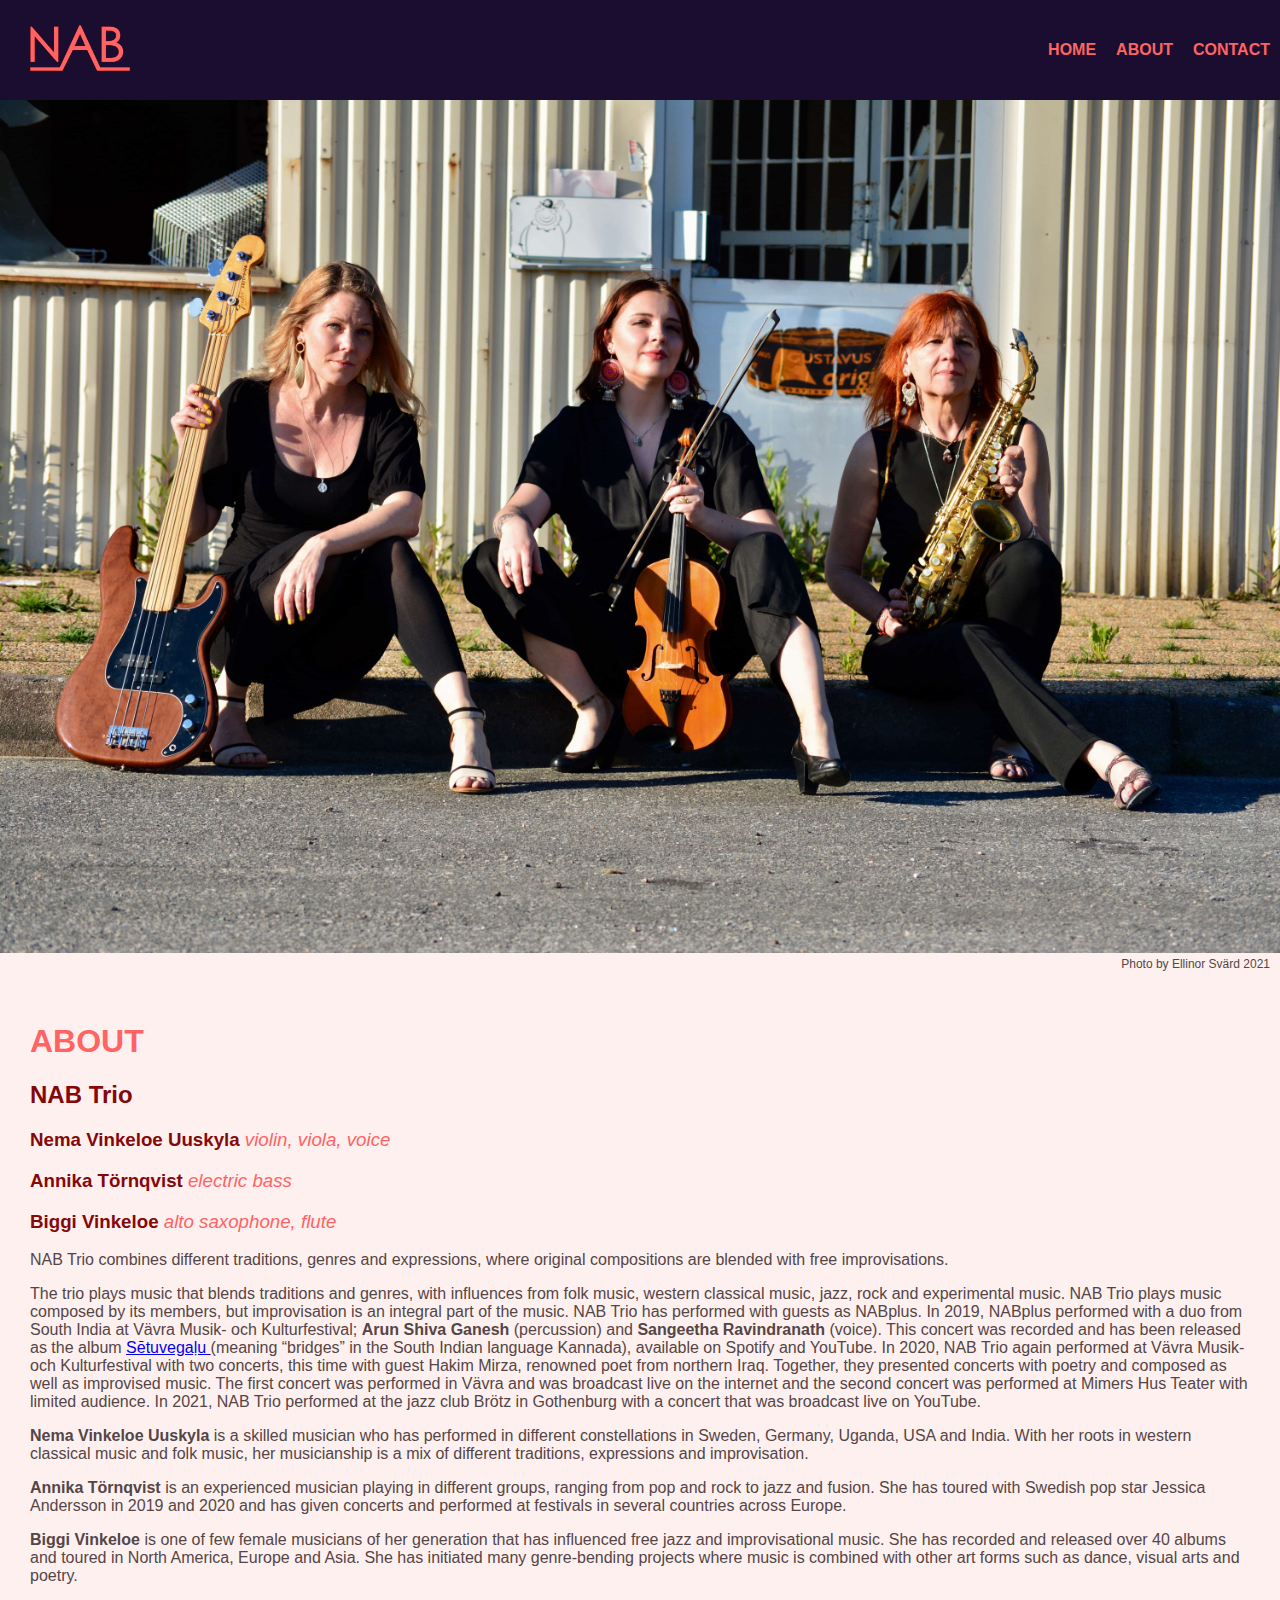
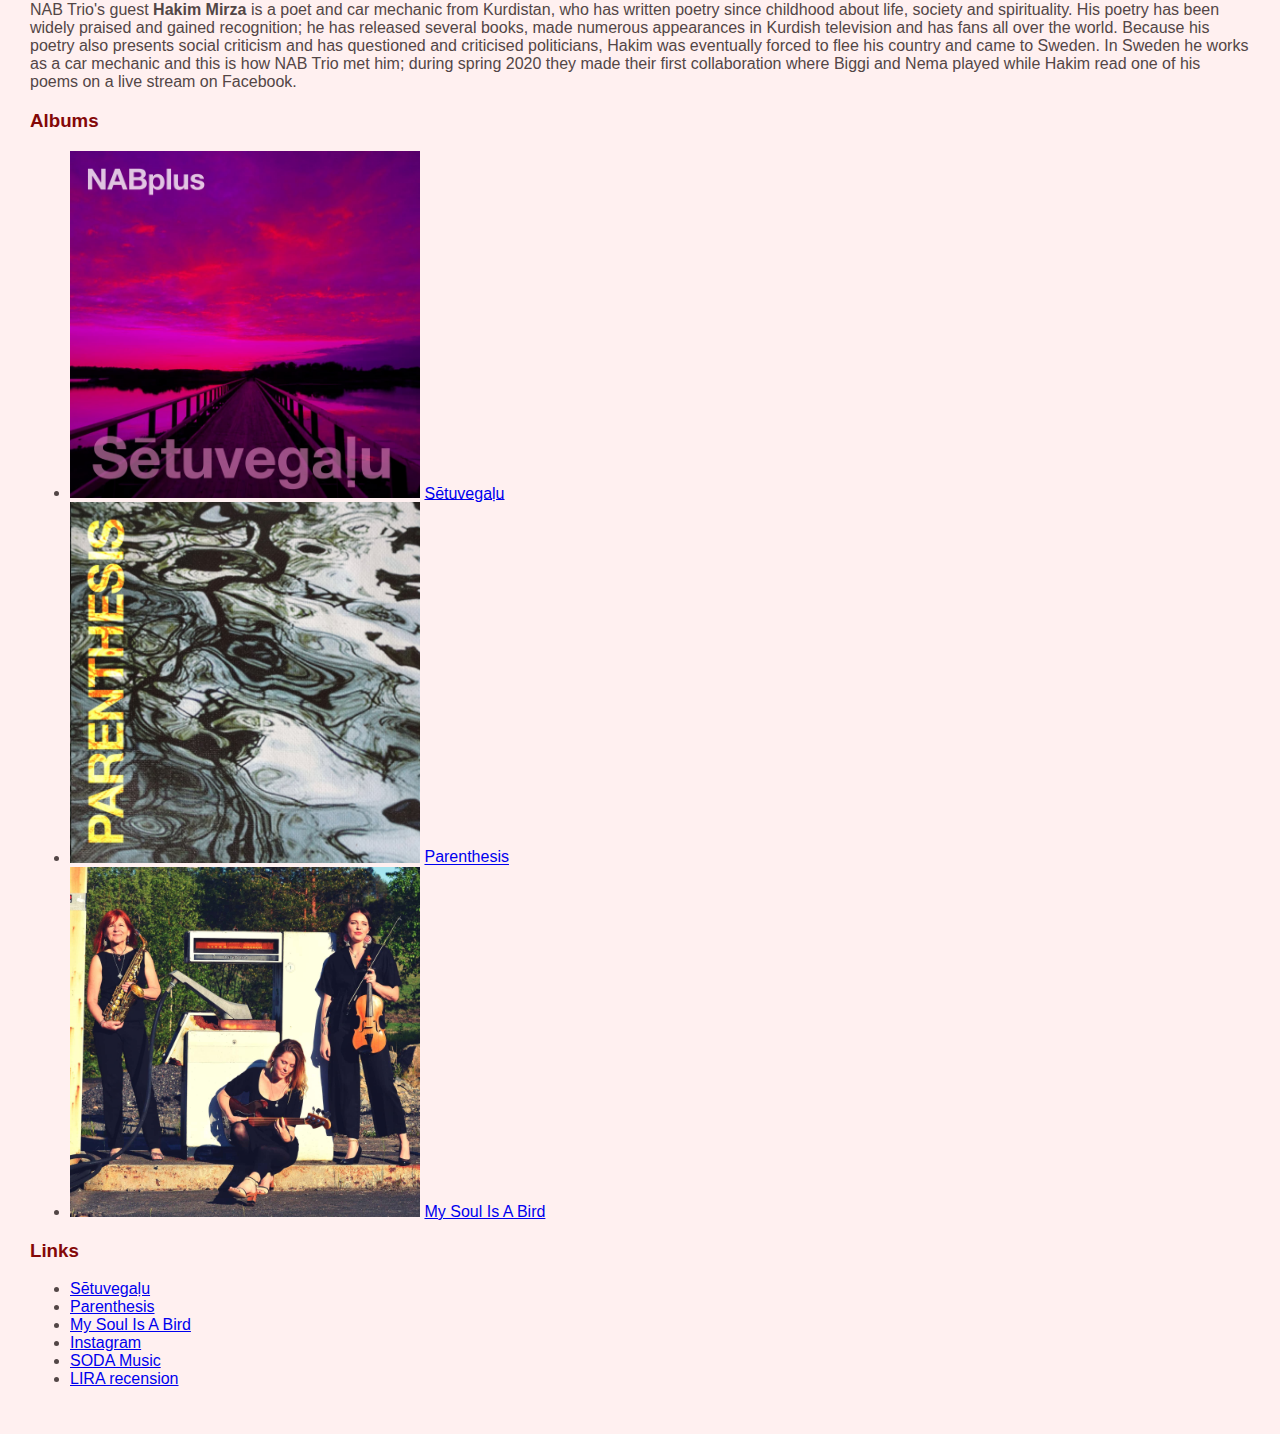
==== about.html @ ac67a70f "added about page and styling" ====
<!DOCTYPE html>
<html lang="en">
  <head>
    <meta charset="UTF-8" />
    <meta http-equiv="X-UA-Compatible" content="IE=edge" />
    <meta name="viewport" content="width=device-width, initial-scale=1.0" />
    <link rel="stylesheet" href="style.css" />
    <link rel="stylesheet" href="media.css" />
    <title>NAB Trio</title>
  </head>
  <body>
    <!-- HEADER -->
    <header>
      <nav>
        <div class="logo">
          <a href="#"><img src="/nablogo.png" alt="" /></a>
        </div>

        <!-- HAMBURGER MENU -->
        <div class="dropdown">
          <button class="dropdown-button">
            <span class="hamburger">
              <span class="hamburger-inner"></span>
            </span>
          </button>
          <ul class="dropdown-content">
            <li><a href="/index.html">Home</a></li>
            <li><a href="/about.html">About</a></li>
            <li><a href="#">Contact</a></li>
          </ul>
        </div>

        <!-- DESKTOP MENU -->
        <div class="menu-desktop">
          <ul>
            <li><a href="/index.html">Home</a></li>
            <li><a href="/about.html">About</a></li>
            <li><a href="#">Contact</a></li>
          </ul>
        </div>
      </nav>
    </header>

    <!-- MAIN SECTION -->
    <img
      class="hero"
      src="/NAB2.jpg"
      alt="NAB Trio outside, sitting on a curb. Photo by Ellinor Svärd."
    />
    <p class="img-text">Photo by Ellinor Svärd 2021</p>
    <main>
      <h1>about</h1>
      <h2>NAB Trio</h2>
      <article>
        <h3>
          Nema Vinkeloe Uuskyla
          <em>violin, viola, voice</em>
        </h3>
        <h3>
          Annika Törnqvist
          <em>electric bass</em>
        </h3>
        <h3>
          Biggi Vinkeloe
          <em>alto saxophone, flute</em>
        </h3>

        <p>
          NAB Trio combines different traditions, genres and expressions, where
          original compositions are blended with free improvisations.
        </p>

        <p>
          The trio plays music that blends traditions and genres, with
          influences from folk music, western classical music, jazz, rock and
          experimental music. NAB Trio plays music composed by its members, but
          improvisation is an integral part of the music. NAB Trio has performed
          with guests as NABplus. In 2019, NABplus performed with a duo from
          South India at Vävra Musik- och Kulturfestival;
          <strong>Arun Shiva Ganesh</strong> (percussion) and
          <strong>Sangeetha Ravindranath</strong> (voice). This concert was
          recorded and has been released as the album
          <a
            href="https://open.spotify.com/album/4RxqyuQrOgJv5kAMz2gw9c?si=YPFqPrHyS667_amlnXvNEA"
          >
            Sētuvegaḷu
          </a>
          (meaning “bridges” in the South Indian language Kannada), available on
          Spotify and YouTube. In 2020, NAB Trio again performed at Vävra Musik-
          och Kulturfestival with two concerts, this time with guest Hakim
          Mirza, renowned poet from northern Iraq. Together, they presented
          concerts with poetry and composed as well as improvised music. The
          first concert was performed in Vävra and was broadcast live on the
          internet and the second concert was performed at Mimers Hus Teater
          with limited audience. In 2021, NAB Trio performed at the jazz club
          Brötz in Gothenburg with a concert that was broadcast live on YouTube.
        </p>

        <p>
          <strong>Nema Vinkeloe Uuskyla</strong> is a skilled musician who has
          performed in different constellations in Sweden, Germany, Uganda, USA
          and India. With her roots in western classical music and folk music,
          her musicianship is a mix of different traditions, expressions and
          improvisation.
        </p>
        <p>
          <strong>Annika Törnqvist</strong> is an experienced musician playing
          in different groups, ranging from pop and rock to jazz and fusion. She
          has toured with Swedish pop star Jessica Andersson in 2019 and 2020
          and has given concerts and performed at festivals in several countries
          across Europe.
        </p>
        <p>
          <strong>Biggi Vinkeloe</strong> is one of few female musicians of her
          generation that has influenced free jazz and improvisational music.
          She has recorded and released over 40 albums and toured in North
          America, Europe and Asia. She has initiated many genre-bending
          projects where music is combined with other art forms such as dance,
          visual arts and poetry.
        </p>
        <p>
          NAB Trio's guest <strong>Hakim Mirza</strong> is a poet and car
          mechanic from Kurdistan, who has written poetry since childhood about
          life, society and spirituality. His poetry has been widely praised and
          gained recognition; he has released several books, made numerous
          appearances in Kurdish television and has fans all over the world.
          Because his poetry also presents social criticism and has questioned
          and criticised politicians, Hakim was eventually forced to flee his
          country and came to Sweden. In Sweden he works as a car mechanic and
          this is how NAB Trio met him; during spring 2020 they made their first
          collaboration where Biggi and Nema played while Hakim read one of his
          poems on a live stream on Facebook.
        </p>
      </article>

      <article>
        <h3>Albums</h3>
        <ul class="albums">
          <li>
            <img src="/setuvegalu.jpg" alt="" />
            <a
              href="https://open.spotify.com/album/4RxqyuQrOgJv5kAMz2gw9c?si=YPFqPrHyS667_amlnXvNEA"
            >
              Sētuvegaḷu
            </a>
          </li>
          <li>
            <img src="/parenthesis.jpg" alt="" />
            <a
              href="https://open.spotify.com/album/5oh04iQjTR0YaJOMDui6QB?si=mdv2OoCzRK2eAVwIgRrH3w"
            >
              Parenthesis
            </a>
          </li>
          <li>
            <img src="/mysoulisabird.jpg" alt="" />
            <a
              href="https://open.spotify.com/album/5bfOaMpvBxq9TCk8xuNw1Q?si=6zwW3zgxTKi8E_0QqatXJw"
            >
              My Soul Is A Bird
            </a>
          </li>
        </ul>
      </article>

      <article>
        <h3>Links</h3>
        <ul>
          <li>
            <a
              href="https://open.spotify.com/album/4RxqyuQrOgJv5kAMz2gw9c?si=YPFqPrHyS667_amlnXvNEA"
            >
              Sētuvegaḷu
            </a>
          </li>
          <li>
            <a
              href="https://open.spotify.com/album/5oh04iQjTR0YaJOMDui6QB?si=mdv2OoCzRK2eAVwIgRrH3w"
            >
              Parenthesis
            </a>
          </li>
          <li>
            <a
              href="https://open.spotify.com/album/5bfOaMpvBxq9TCk8xuNw1Q?si=6zwW3zgxTKi8E_0QqatXJw"
            >
              My Soul Is A Bird
            </a>
          </li>
          <li>
            <a href="https://www.instagram.com/nabtrio/"> Instagram </a>
          </li>
          <li>
            <a href="https://www.sodamusic.se/nabtrio-43896467"> SODA Music </a>
          </li>
          <li>
            <a href="https://www.lira.se/skivrecension/parenthesis/">
              LIRA recension
            </a>
          </li>
        </ul>
      </article>
    </main>

    <!-- FOOTER -->
    <footer></footer>
    <script src="/app.js"></script>
  </body>
</html>
---- style.css ----
:root {
  /* Color */
  --bg-primary: #fff0f0;
  --bg-secondary: #1a0d2f;
  --accent: #ff6363;
  --accent-dark: #840808;
  --text: #534646;
  /* Font size */
  --size: 16px;
  --p-size: 1rem;
}

body {
  box-sizing: border-box;
  margin: 0;
  background-color: var(--bg-primary);
  color: var(--text);
  font-size: var(--size);
  font-family: Arial, Helvetica, sans-serif;
}
/* HEADER */
nav {
  display: flex;
  justify-content: space-between;
  align-items: center;
  width: 100vw;
  height: 100px;
  background-color: var(--bg-secondary);
  z-index: 2;
  position: fixed;
}
nav ul {
  list-style: none;
  padding-left: 0;
}
nav li {
  padding: 10px;
  font-weight: 700;
  text-transform: uppercase;
}
nav a {
  text-decoration: none;
  color: #ff6363;
}
.dropdown-button {
  border: none;
  background-color: transparent;
}
.hamburger-button div {
  width: 40px;
  height: 6px;
  background-color: var(--accent);
  border-radius: 6px;
  margin: 5px;
}
.hamburger {
  position: relative;
  width: 30px;
  height: 25px;
  display: inline-block;
}
.hamburger-inner {
  display: block;
}
.hamburger-inner,
.hamburger-inner::before,
.hamburger-inner::after {
  width: 30px;
  height: 5px;
  background-color: var(--accent);
  border-radius: 6px;
  position: absolute;
  transition-property: transform;
  transition-duration: 0.3s;
  transition-timing-function: ease;
}
.hamburger-inner::before,
.hamburger-inner::after {
  content: '';
  display: block;
}
.hamburger-inner::before {
  top: 10px;
}
.hamburger-inner::after {
  top: 20px;
}
.hamburger-inner.is-active {
  transform: translate3d(0, 10px, 0) rotate(45deg);
}
.hamburger-inner.is-active::before {
  transform: rotate(-45deg) translate3d(-5.71429px, -6px, 0);
  opacity: 0;
}
.hamburger-inner.is-active::after {
  transform: translate3d(0, -20px, 0) rotate(-90deg);
}
.dropdown {
  display: flex;
  flex-direction: column;
  align-items: end;
  padding-top: 12px;
  padding-right: 20px;
  gap: 10px;
  position: absolute;
  right: 0;
  z-index: 1;
}
.dropdown-content {
  padding: 35px;
  padding-top: 0;
  margin-top: 32px;
  text-align: end;
  background-color: var(--bg-secondary);
  position: fixed;
  right: -100%;
  transition: 0.3s ease-in-out;
  opacity: 0;
  top: 8%;
}
.show {
  opacity: 1;
  right: 0;
}
.menu-desktop {
  display: none;
}
.logo {
  width: 100px;
  padding-left: 20px;
}
.logo img {
  width: 100%;
  padding-left: 10px;
}

/* MAIN */
main {
  padding: 30px;
}
h1 {
  color: var(--accent);
  text-transform: uppercase;
}
h2,
h3 {
  color: var(--accent-dark);
}
h3 em {
  color: var(--accent);
  font-weight: 300;
}
.hero {
  width: 100%;
  margin-top: 100px;
}
.img-text {
  font-size: 0.75rem;
  margin: 0;
  text-align: end;
  padding-right: 10px;
}
.info {
  text-align: justify;
  font-size: 1.1rem;
}
.spotify-link {
  display: flex;
  justify-content: center;
}
h2 a {
  text-align: end;
  color: #ff6363;
  text-decoration: none;
  animation: animate 2.5s linear infinite;
}
@keyframes animate {
  0% {
    opacity: 0.3;
  }

  50% {
    opacity: 1;
  }

  100% {
    opacity: 0.3;
  }
}

/* ABOUT PAGE */
.albums img {
  width: 350px;
}
---- media.css ----
/* MEDIA QUERIES */

@media screen and (min-width: 760px) {
  .dropdown {
    display: none;
  }
  .menu-desktop {
    display: block;
  }
  nav ul {
    display: flex;
  }
}
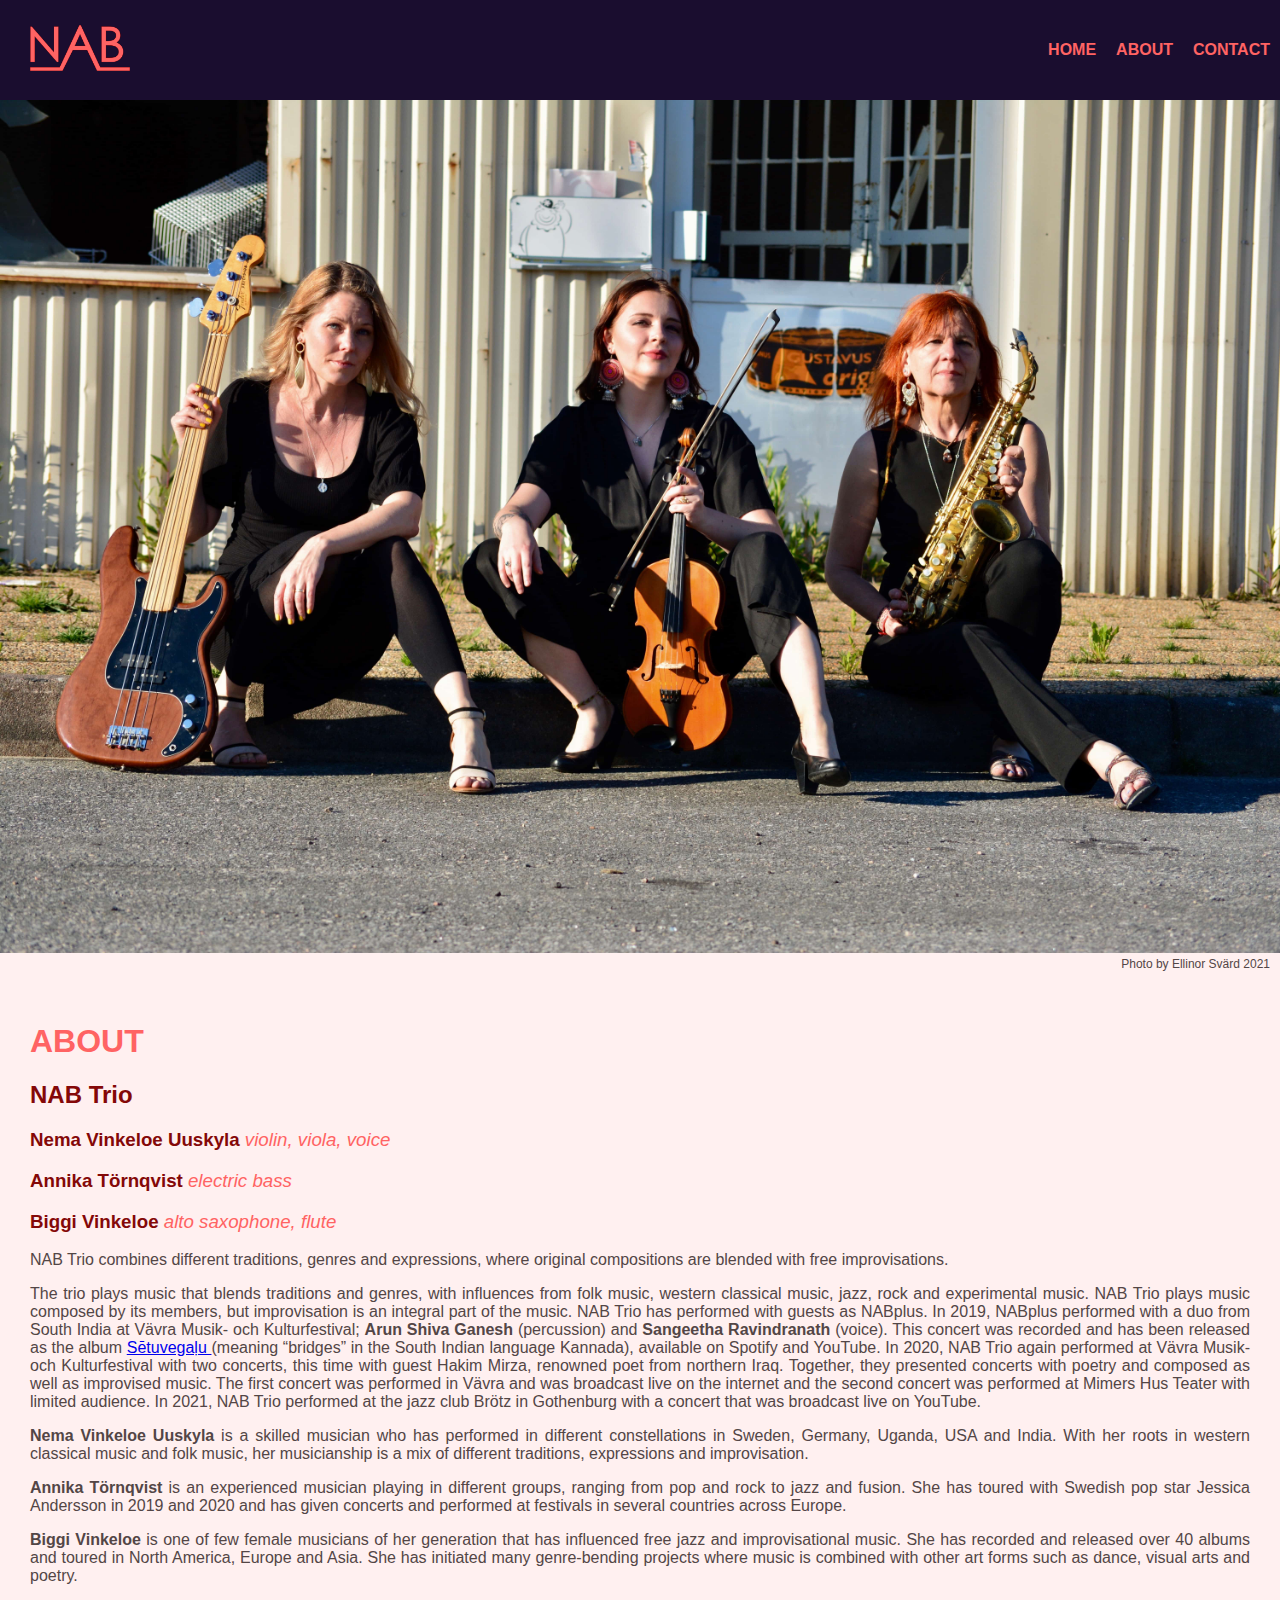
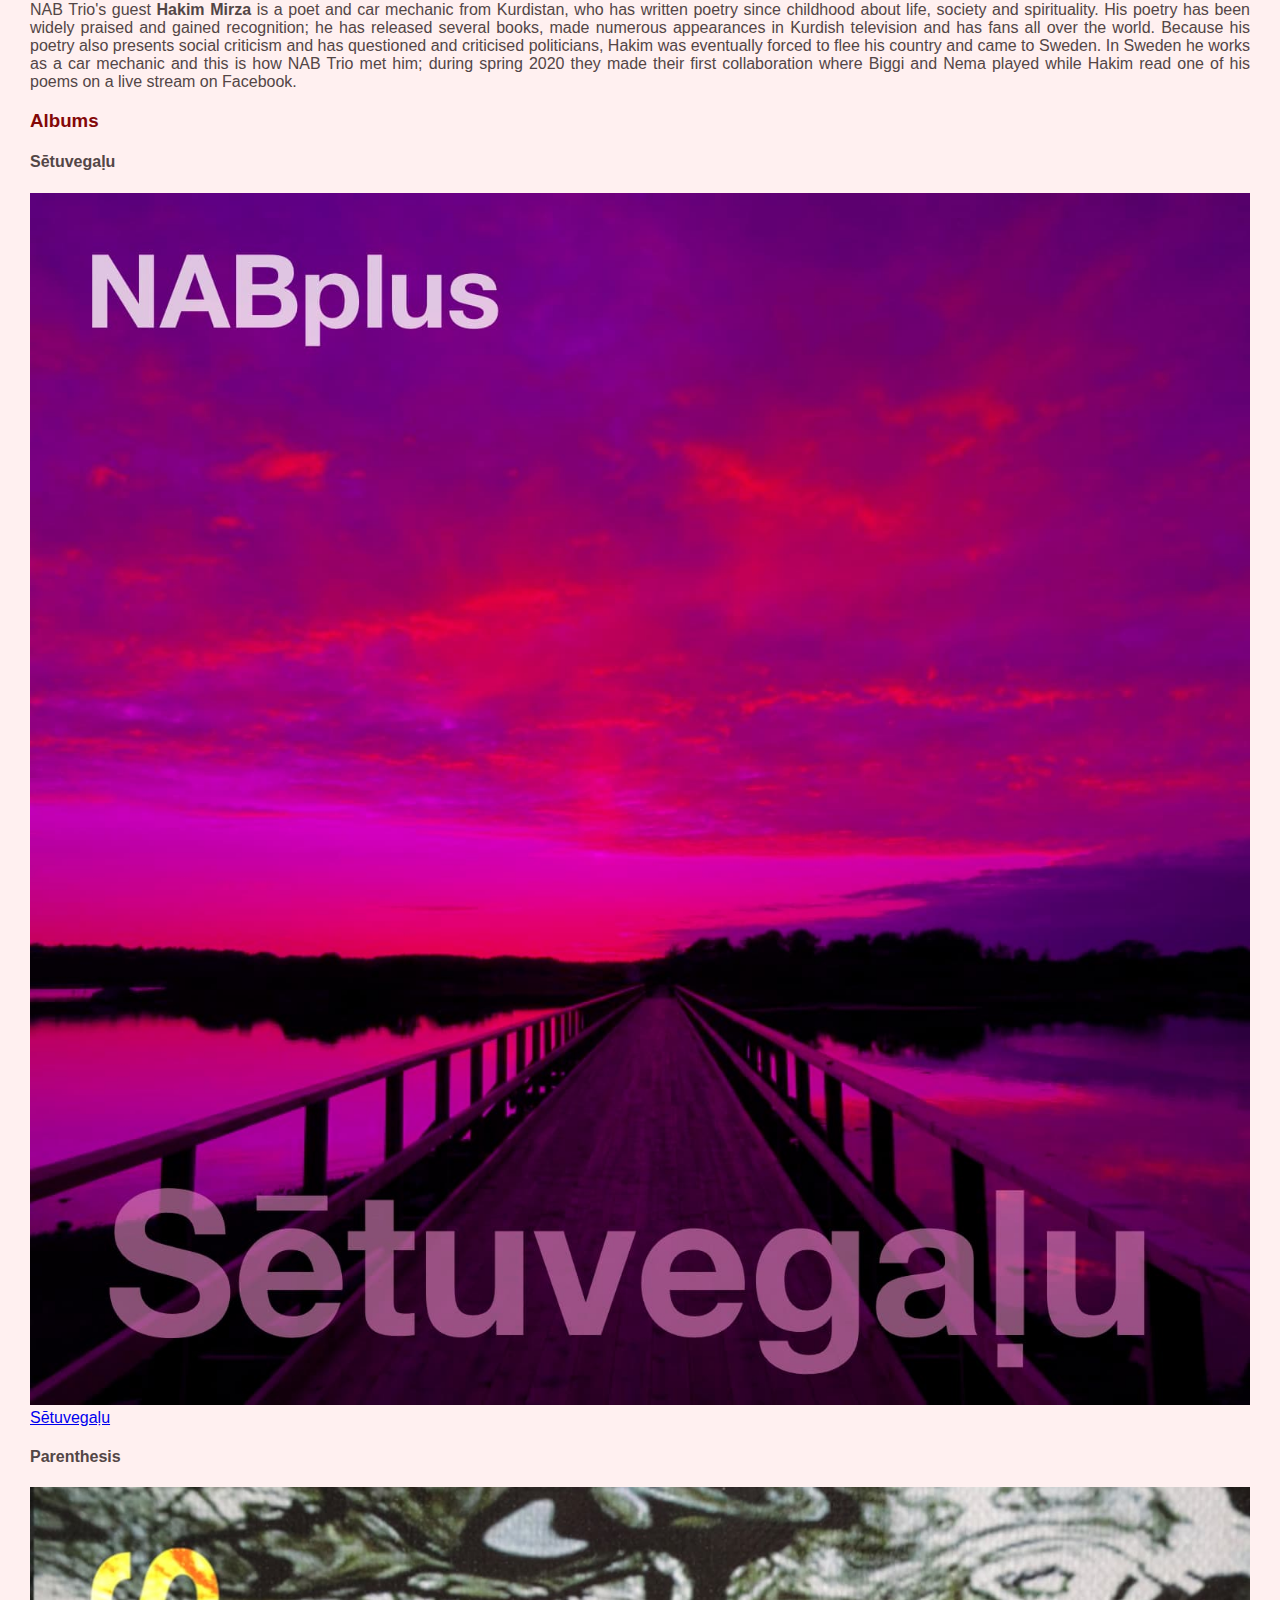
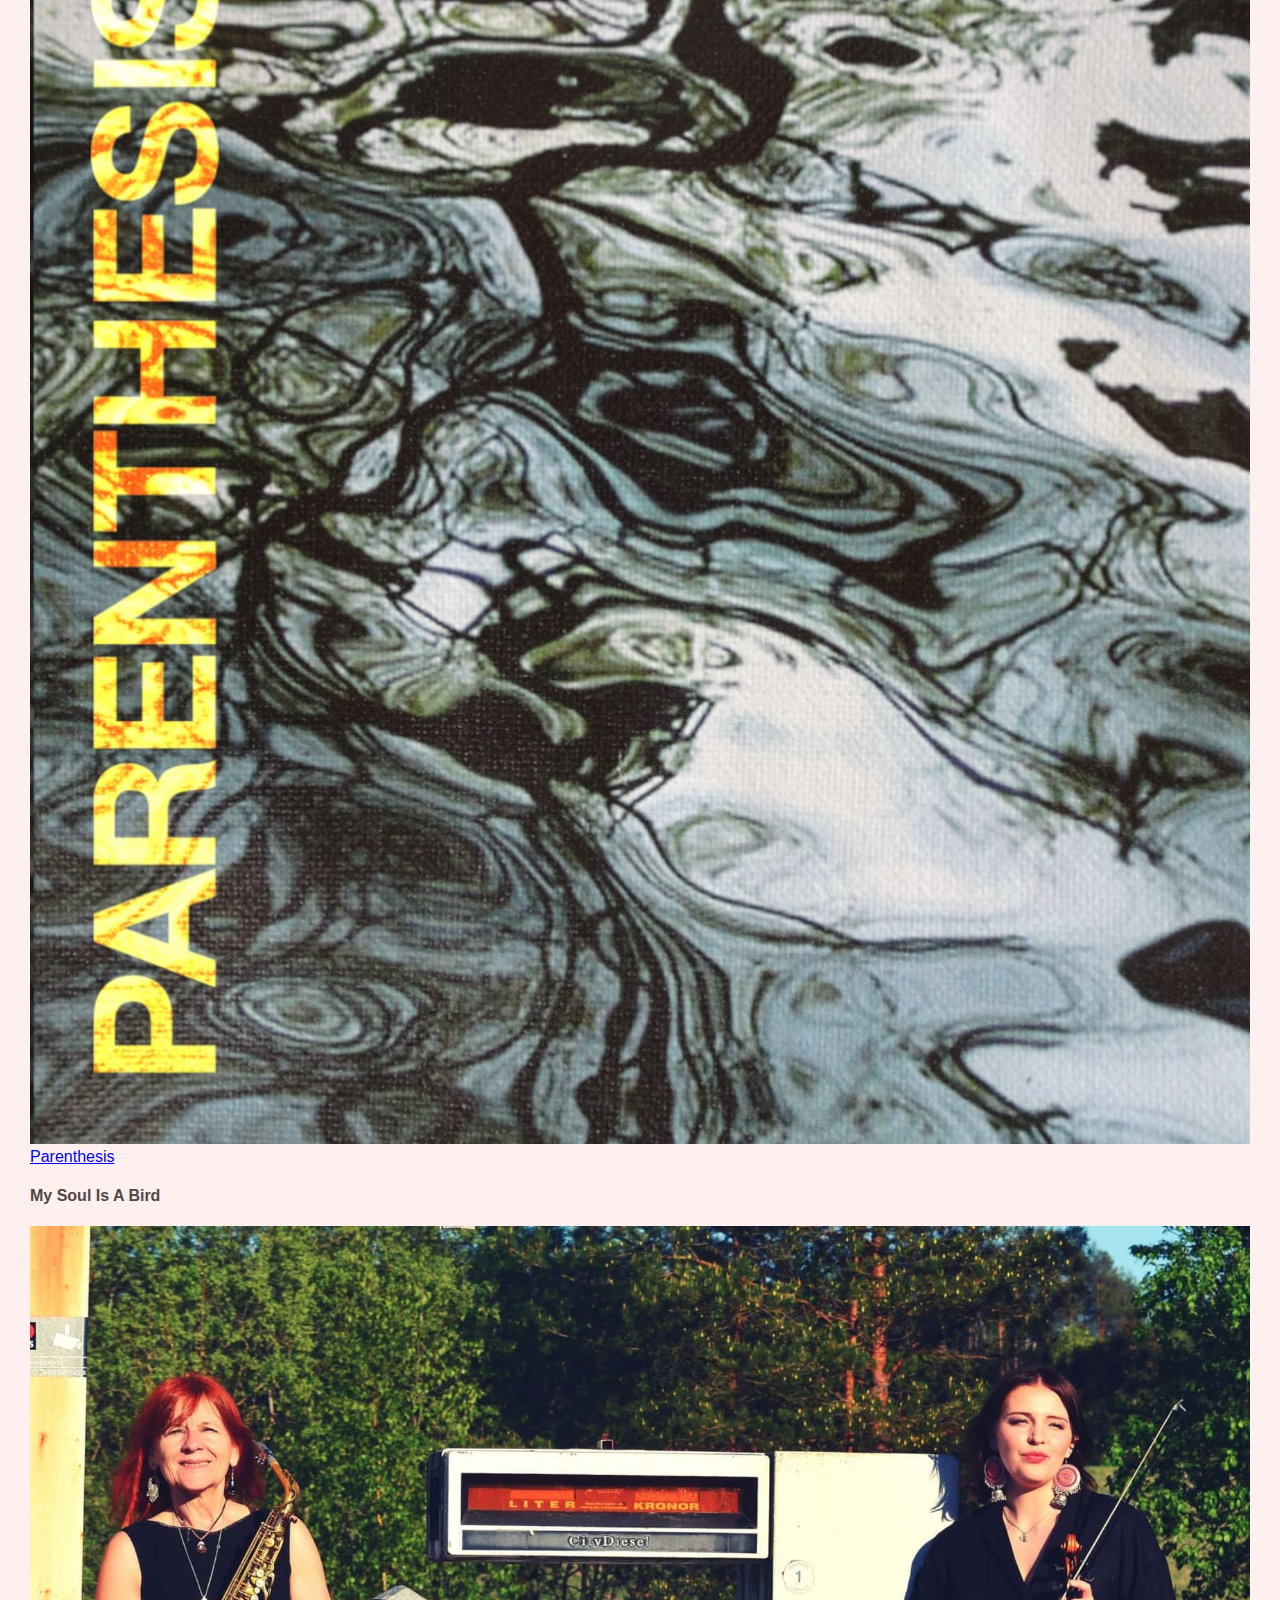
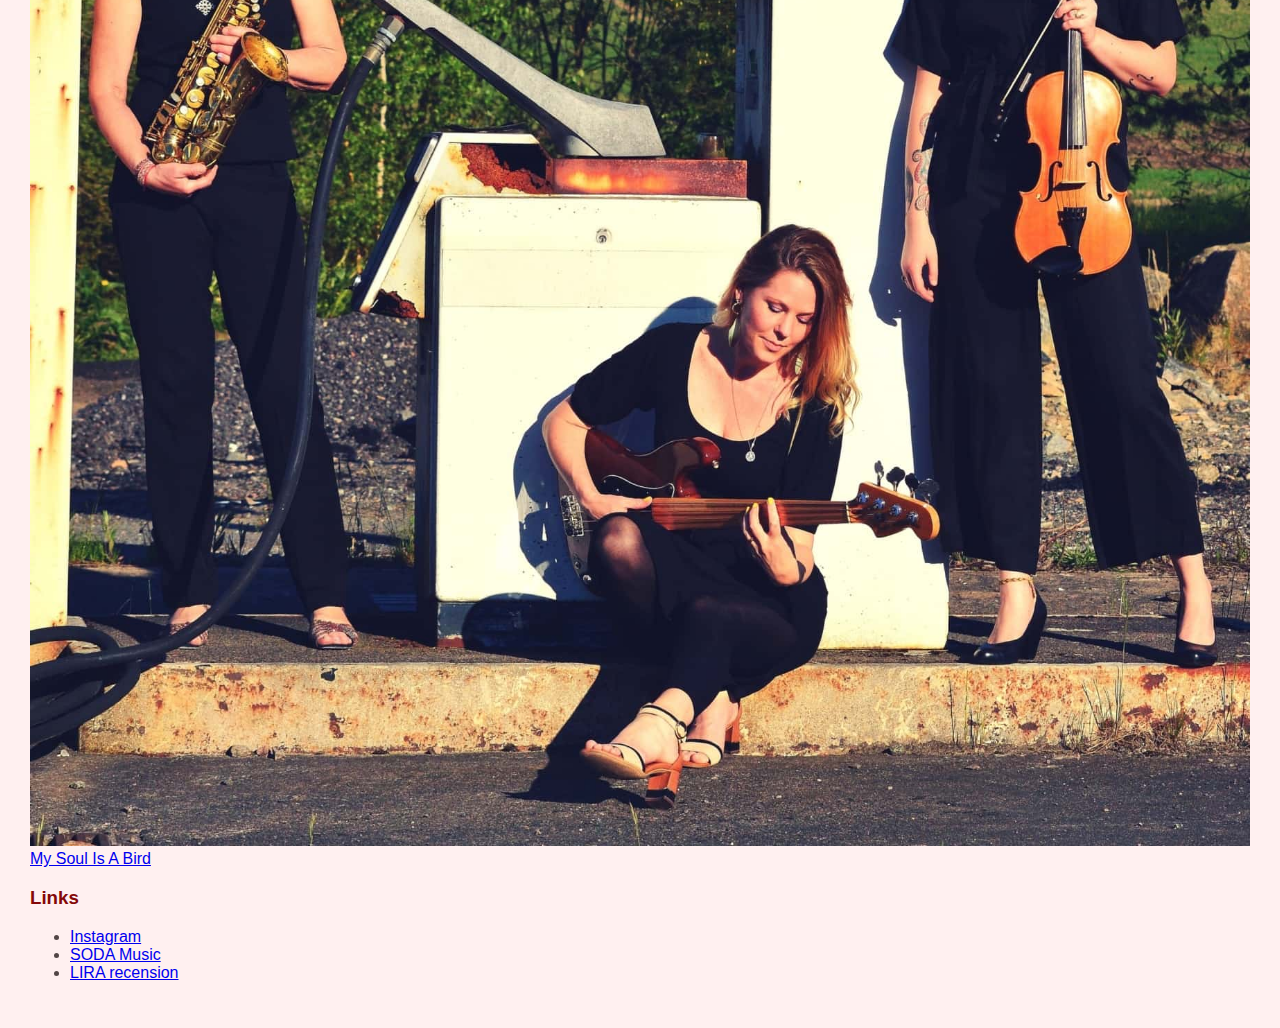
==== commit 040bac0d: "worked on about page" ====
--- a/about.html
+++ b/about.html
@@ -137,6 +137,7 @@
         <h3>Albums</h3>
         <ul class="albums">
           <li>
+            <h4>Sētuvegaḷu</h4>
             <img src="/setuvegalu.jpg" alt="" />
             <a
               href="https://open.spotify.com/album/4RxqyuQrOgJv5kAMz2gw9c?si=YPFqPrHyS667_amlnXvNEA"
@@ -145,6 +146,7 @@
             </a>
           </li>
           <li>
+            <h4>Parenthesis</h4>
             <img src="/parenthesis.jpg" alt="" />
             <a
               href="https://open.spotify.com/album/5oh04iQjTR0YaJOMDui6QB?si=mdv2OoCzRK2eAVwIgRrH3w"
@@ -153,6 +155,7 @@
             </a>
           </li>
           <li>
+            <h4>My Soul Is A Bird</h4>
             <img src="/mysoulisabird.jpg" alt="" />
             <a
               href="https://open.spotify.com/album/5bfOaMpvBxq9TCk8xuNw1Q?si=6zwW3zgxTKi8E_0QqatXJw"
@@ -166,27 +169,6 @@
       <article>
         <h3>Links</h3>
         <ul>
-          <li>
-            <a
-              href="https://open.spotify.com/album/4RxqyuQrOgJv5kAMz2gw9c?si=YPFqPrHyS667_amlnXvNEA"
-            >
-              Sētuvegaḷu
-            </a>
-          </li>
-          <li>
-            <a
-              href="https://open.spotify.com/album/5oh04iQjTR0YaJOMDui6QB?si=mdv2OoCzRK2eAVwIgRrH3w"
-            >
-              Parenthesis
-            </a>
-          </li>
-          <li>
-            <a
-              href="https://open.spotify.com/album/5bfOaMpvBxq9TCk8xuNw1Q?si=6zwW3zgxTKi8E_0QqatXJw"
-            >
-              My Soul Is A Bird
-            </a>
-          </li>
           <li>
             <a href="https://www.instagram.com/nabtrio/"> Instagram </a>
           </li>
--- a/style.css
+++ b/style.css
@@ -160,6 +160,9 @@
   text-align: end;
   padding-right: 10px;
 }
+article {
+  text-align: justify;
+}
 .info {
   text-align: justify;
   font-size: 1.1rem;
@@ -189,6 +192,14 @@
 }
 
 /* ABOUT PAGE */
+.albums li {
+  width: 100%;
+}
 .albums img {
-  width: 350px;
-}
+  width: 100%;
+}
+.albums {
+  list-style: none;
+  padding: 0;
+  margin: 0;
+}
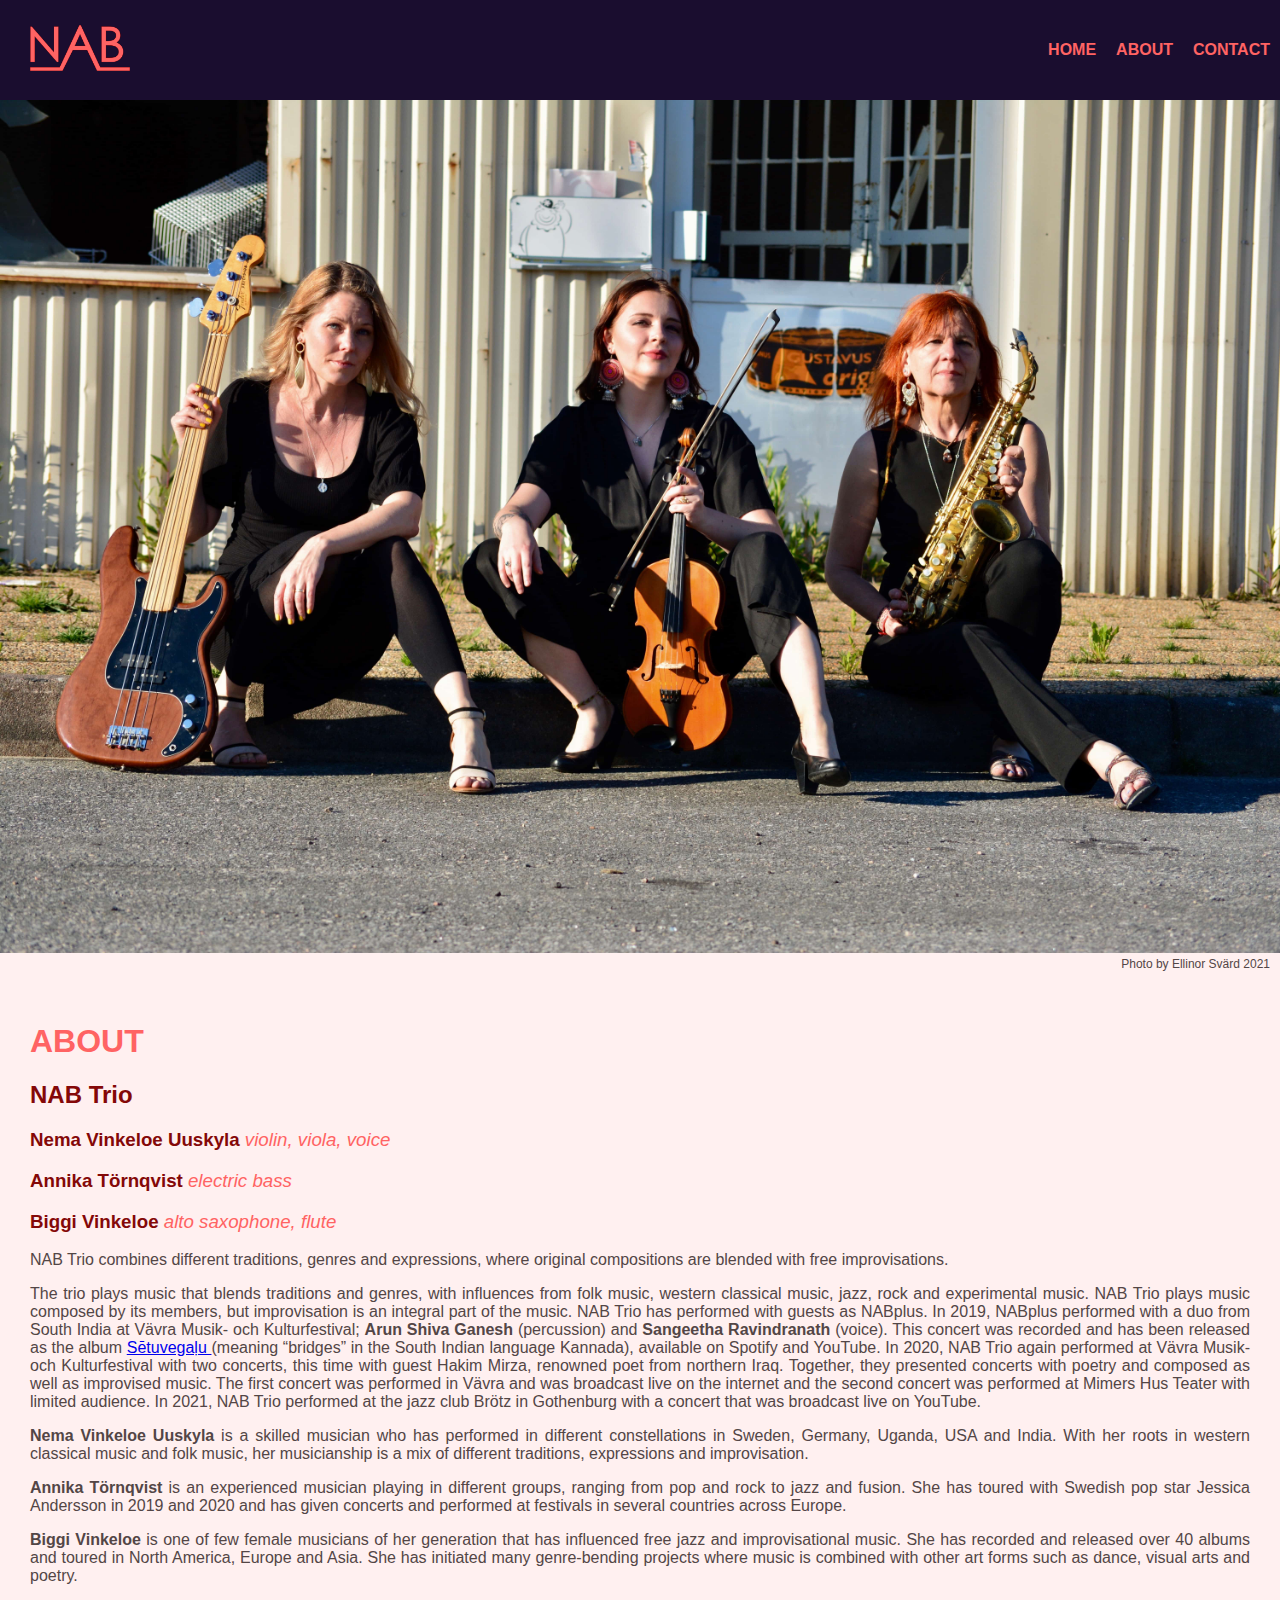
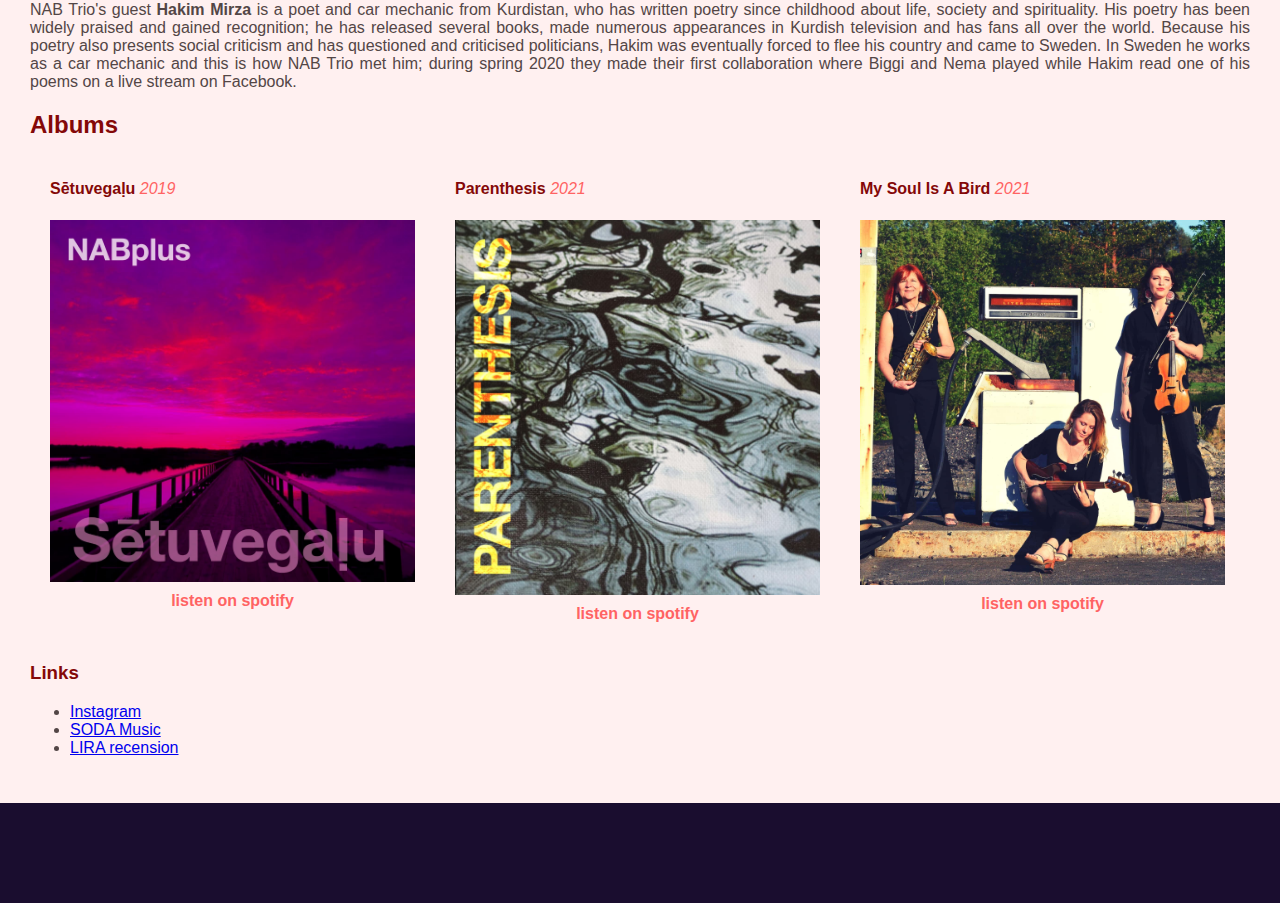
==== commit e47ee2c1: "added footer" ====
--- a/about.html
+++ b/about.html
@@ -134,33 +134,33 @@
       </article>
 
       <article>
-        <h3>Albums</h3>
+        <h2>Albums</h2>
         <ul class="albums">
           <li>
-            <h4>Sētuvegaḷu</h4>
+            <h4>Sētuvegaḷu <em>2019</em></h4>
             <img src="/setuvegalu.jpg" alt="" />
             <a
               href="https://open.spotify.com/album/4RxqyuQrOgJv5kAMz2gw9c?si=YPFqPrHyS667_amlnXvNEA"
             >
-              Sētuvegaḷu
+              listen on spotify
             </a>
           </li>
           <li>
-            <h4>Parenthesis</h4>
+            <h4>Parenthesis <em>2021</em></h4>
             <img src="/parenthesis.jpg" alt="" />
             <a
               href="https://open.spotify.com/album/5oh04iQjTR0YaJOMDui6QB?si=mdv2OoCzRK2eAVwIgRrH3w"
             >
-              Parenthesis
+              listen on spotify
             </a>
           </li>
           <li>
-            <h4>My Soul Is A Bird</h4>
+            <h4>My Soul Is A Bird <em>2021</em></h4>
             <img src="/mysoulisabird.jpg" alt="" />
             <a
               href="https://open.spotify.com/album/5bfOaMpvBxq9TCk8xuNw1Q?si=6zwW3zgxTKi8E_0QqatXJw"
             >
-              My Soul Is A Bird
+              listen on spotify
             </a>
           </li>
         </ul>
--- a/style.css
+++ b/style.css
@@ -194,12 +194,53 @@
 /* ABOUT PAGE */
 .albums li {
   width: 100%;
+  display: flex;
+  flex-direction: column;
+}
+.albums h4 {
+  color: var(--accent-dark);
+}
+.albums li em {
+  font-weight: 500;
+  color: var(--accent);
 }
 .albums img {
   width: 100%;
+  max-width: 365px;
 }
 .albums {
   list-style: none;
   padding: 0;
   margin: 0;
 }
+.albums a {
+  text-decoration: none;
+  color: var(--accent);
+  font-weight: 700;
+  text-align: center;
+  padding-top: 10px;
+}
+
+footer {
+  display: flex;
+  justify-content: space-between;
+  align-items: center;
+  width: 100vw;
+  height: 100px;
+  background-color: var(--bg-secondary);
+}
+footer .logo {
+  display: none;
+}
+footer .links {
+  list-style: none;
+  display: flex;
+}
+.sodamusic {
+  background-color: var(--bg-primary);
+  width: 75px;
+}
+.insta {
+  width: 75px;
+  -webkit-filter: invert(100%);
+}
--- a/media.css
+++ b/media.css
@@ -10,4 +10,15 @@
   nav ul {
     display: flex;
   }
+  .albums {
+    display: flex;
+    flex-wrap: wrap;
+  }
+  .albums li {
+    width: 365px;
+    padding: 0px 20px 20px 20px;
+  }
+  footer .logo {
+    display: block;
+  }
 }
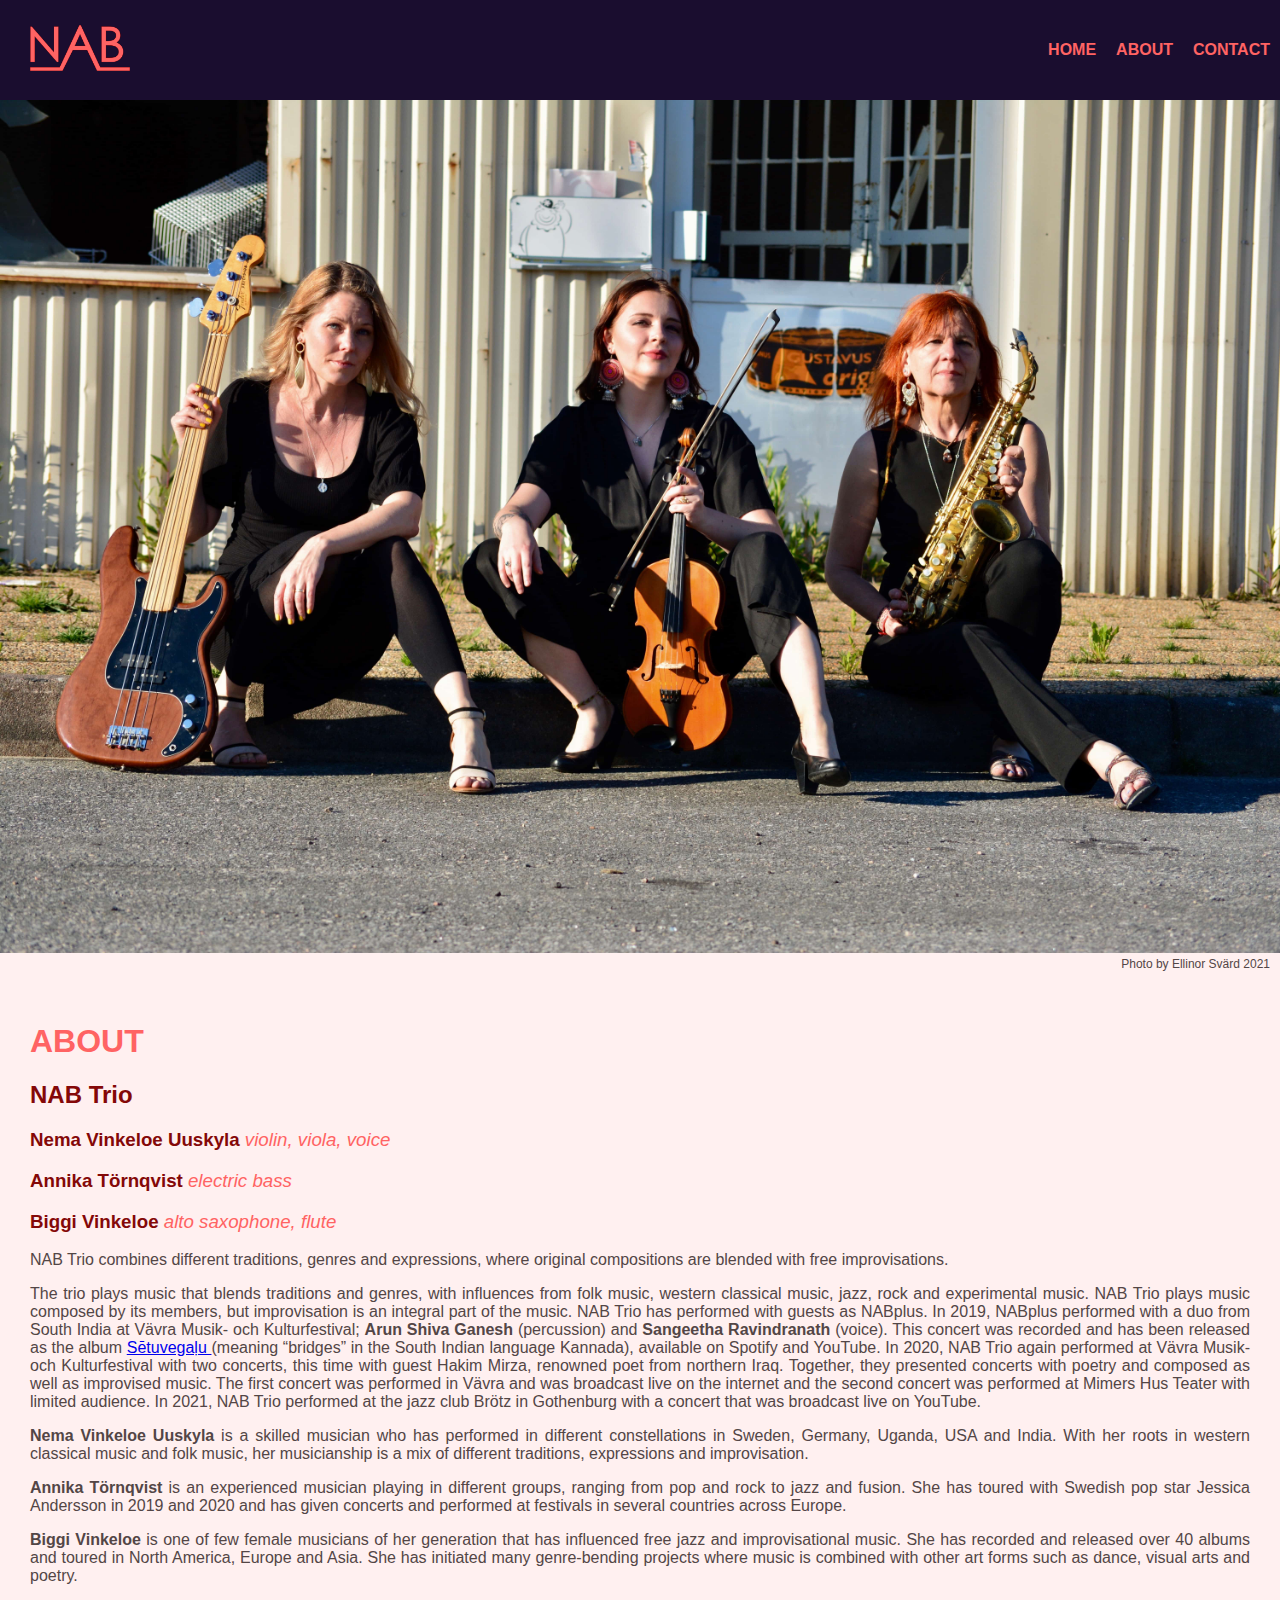
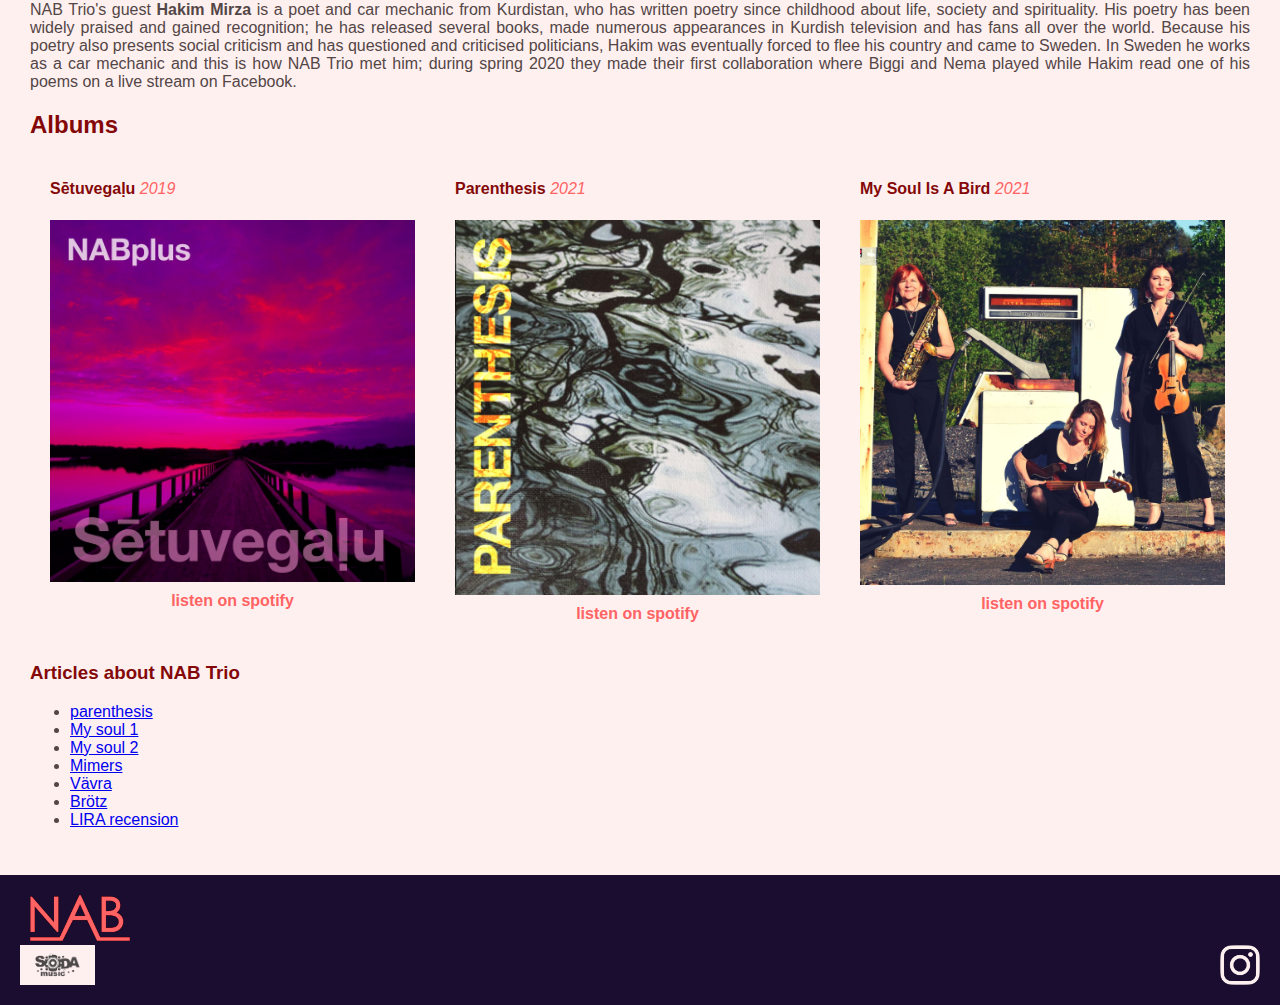
==== commit d66cf4e5: "worked on footer, added links" ====
--- a/about.html
+++ b/about.html
@@ -13,7 +13,7 @@
     <header>
       <nav>
         <div class="logo">
-          <a href="#"><img src="/nablogo.png" alt="" /></a>
+          <a href="/index.html"><img src="/nablogo.png" alt="" /></a>
         </div>
 
         <!-- HAMBURGER MENU -->
@@ -138,7 +138,10 @@
         <ul class="albums">
           <li>
             <h4>Sētuvegaḷu <em>2019</em></h4>
-            <img src="/setuvegalu.jpg" alt="" />
+            <img
+              src="/setuvegalu.jpg"
+              alt="Album cover for Sētuvegaḷu. Purple and pink picture of a wooden bridge with a dramatic sky."
+            />
             <a
               href="https://open.spotify.com/album/4RxqyuQrOgJv5kAMz2gw9c?si=YPFqPrHyS667_amlnXvNEA"
             >
@@ -147,7 +150,10 @@
           </li>
           <li>
             <h4>Parenthesis <em>2021</em></h4>
-            <img src="/parenthesis.jpg" alt="" />
+            <img
+              src="/parenthesis.jpg"
+              alt="Album cover for Parenthesis. Abstract picture of water."
+            />
             <a
               href="https://open.spotify.com/album/5oh04iQjTR0YaJOMDui6QB?si=mdv2OoCzRK2eAVwIgRrH3w"
             >
@@ -156,7 +162,10 @@
           </li>
           <li>
             <h4>My Soul Is A Bird <em>2021</em></h4>
-            <img src="/mysoulisabird.jpg" alt="" />
+            <img
+              src="/mysoulisabird.jpg"
+              alt="Album cover for My Soul Is A Bird. NAB Trio in front of an old gas pump."
+            />
             <a
               href="https://open.spotify.com/album/5bfOaMpvBxq9TCk8xuNw1Q?si=6zwW3zgxTKi8E_0QqatXJw"
             >
@@ -167,13 +176,39 @@
       </article>
 
       <article>
-        <h3>Links</h3>
+        <h3>Articles about NAB Trio</h3>
         <ul>
           <li>
-            <a href="https://www.instagram.com/nabtrio/"> Instagram </a>
-          </li>
-          <li>
-            <a href="https://www.sodamusic.se/nabtrio-43896467"> SODA Music </a>
+            <a
+              href="https://www.mynewsdesk.com/se/musichelp-sweden-ab/pressreleases/nabplus-slaepper-albumet-parenthesis-den-5-augusti-3118980"
+            >
+              parenthesis
+            </a>
+          </li>
+          <li>
+            <a
+              href="https://www.mynewsdesk.com/se/musichelp-sweden-ab/pressreleases/nab-trio-slaepper-albumet-my-soul-is-a-bird-paa-sodamusic-slash-gac-3150168"
+            >
+              My soul 1
+            </a>
+          </li>
+          <li>
+            <a
+              href="https://www.orebronyheter.com/nab-trio-slapper-albumet-my-soul-is-a-bird/"
+            >
+              My soul 2
+            </a>
+          </li>
+          <li>
+            <a href="https://www.youtube.com/watch?v=bWbP2c92eB0"> Mimers </a>
+          </li>
+          <li>
+            <a href="https://www.youtube.com/watch?v=mmbu5sCo104"> Vävra </a>
+          </li>
+          <li>
+            <a href="https://www.youtube.com/watch?v=VVCIhl04BuI&t=2397s">
+              Brötz
+            </a>
           </li>
           <li>
             <a href="https://www.lira.se/skivrecension/parenthesis/">
@@ -185,7 +220,26 @@
     </main>
 
     <!-- FOOTER -->
-    <footer></footer>
+    <footer>
+      <div class="logo">
+        <a href="/index.html"><img src="/nablogo.png" alt="NAB Trio logo" /></a>
+      </div>
+      <ul class="links">
+        <li>
+          <a href="https://www.sodamusic.se/nabtrio-43896467"
+            ><img
+              class="sodamusic"
+              src="/sodamusiclogo.png"
+              alt="soda music logo"
+          /></a>
+        </li>
+        <li>
+          <a href="https://www.instagram.com/nabtrio/"
+            ><img class="insta" src="/insta.png" alt="instagram logo"
+          /></a>
+        </li>
+      </ul>
+    </footer>
     <script src="/app.js"></script>
   </body>
 </html>
--- a/style.css
+++ b/style.css
@@ -222,11 +222,8 @@
 }
 
 footer {
-  display: flex;
-  justify-content: space-between;
-  align-items: center;
   width: 100vw;
-  height: 100px;
+  padding: 20px 0px;
   background-color: var(--bg-secondary);
 }
 footer .logo {
@@ -235,12 +232,18 @@
 footer .links {
   list-style: none;
   display: flex;
+  margin: 0px 20px;
+  padding: 0;
+  align-items: center;
+  justify-content: space-between;
+}
+footer li {
+  height: 40px;
 }
 .sodamusic {
   background-color: var(--bg-primary);
   width: 75px;
 }
 .insta {
-  width: 75px;
-  -webkit-filter: invert(100%);
-}
+  width: 40px;
+}
--- a/media.css
+++ b/media.css
@@ -1,4 +1,10 @@
 /* MEDIA QUERIES */
+
+@media screen and (max-width: 325px) {
+  h3 {
+    text-align: left;
+  }
+}
 
 @media screen and (min-width: 760px) {
   .dropdown {
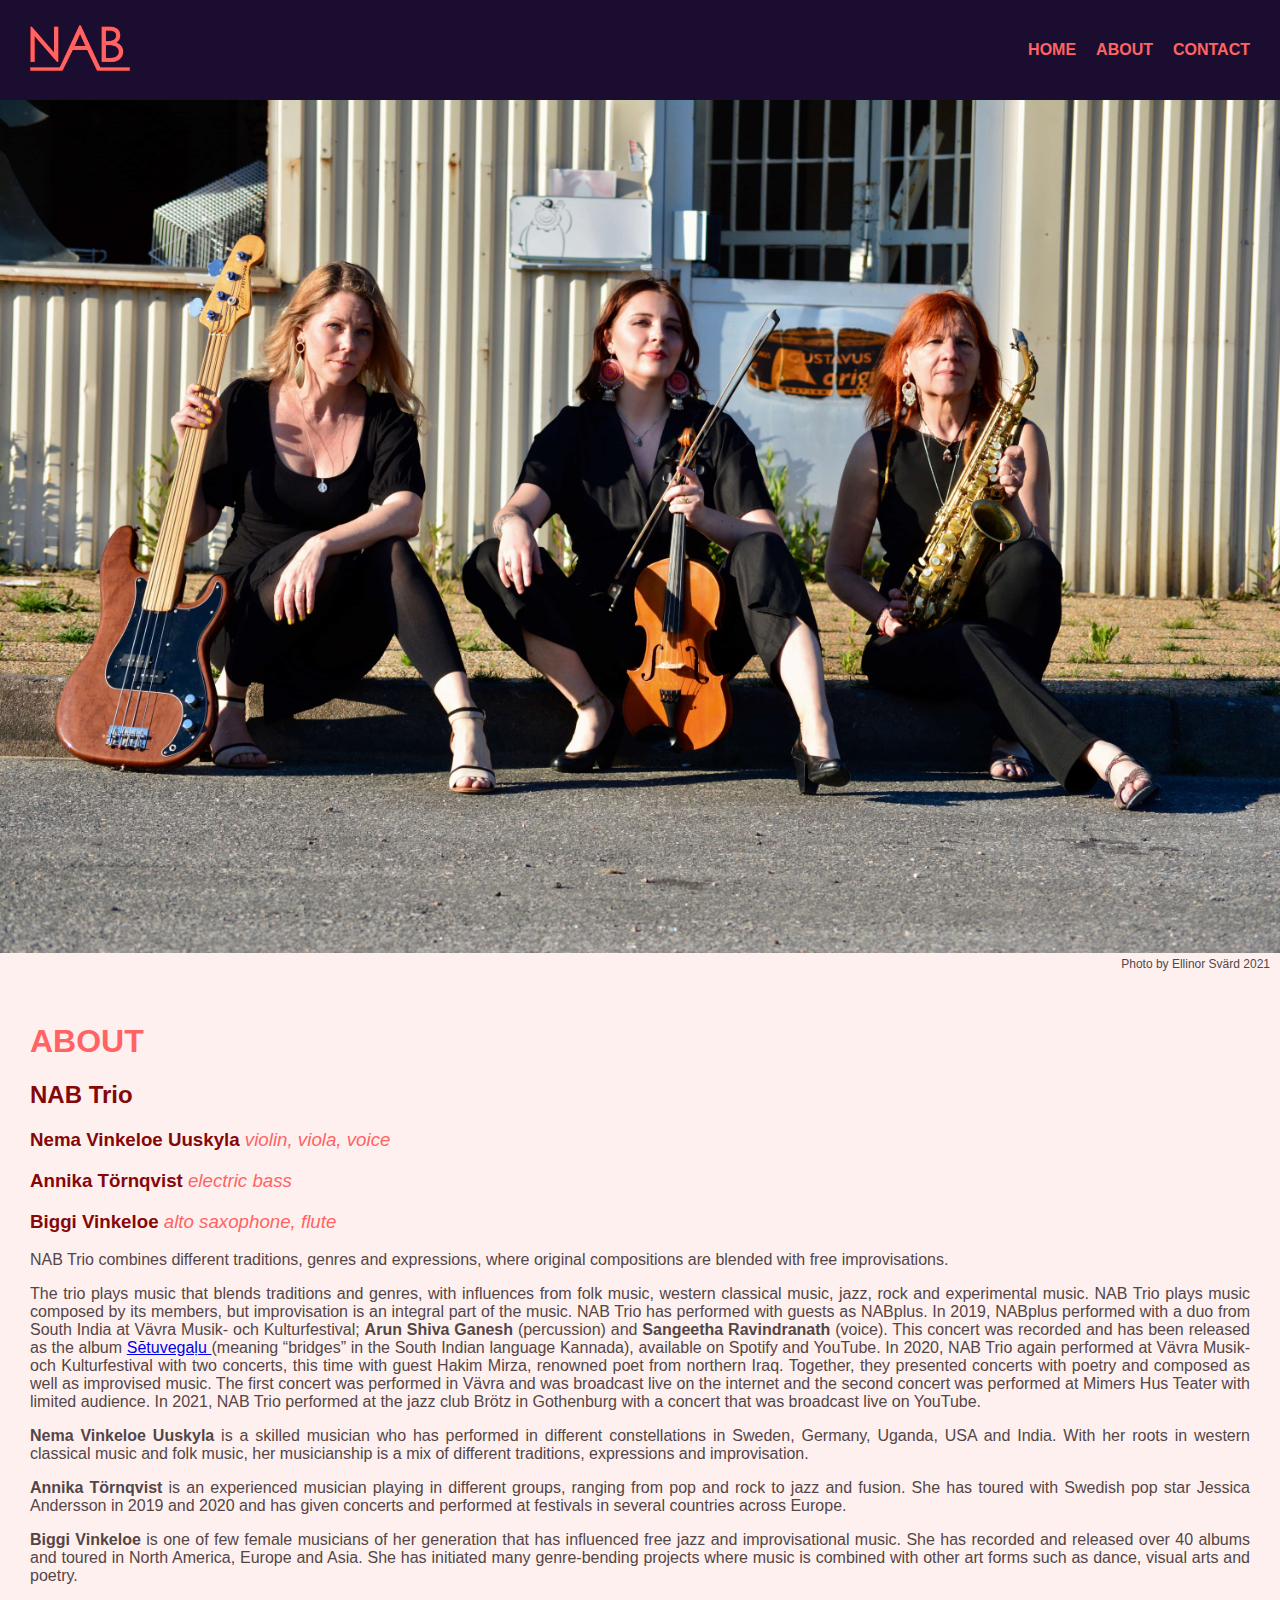
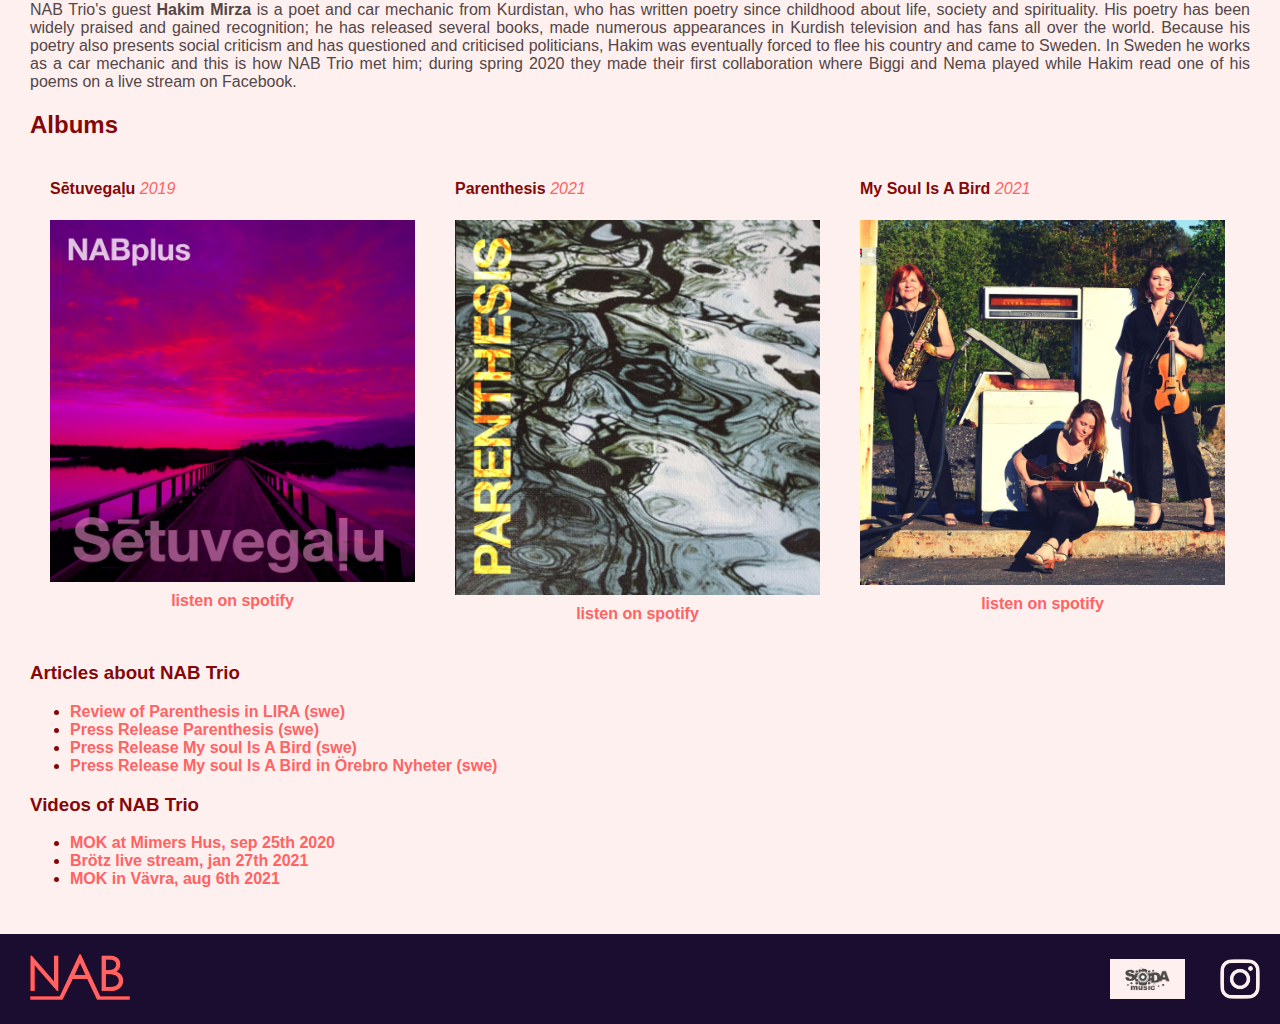
==== commit 1f1c86eb: "added videos list, fixed desktop footer" ====
--- a/about.html
+++ b/about.html
@@ -177,43 +177,79 @@
 
       <article>
         <h3>Articles about NAB Trio</h3>
-        <ul>
+        <ul class="articles">
+          <li>
+            <a href="https://www.lira.se/skivrecension/parenthesis/">
+              Review of Parenthesis in LIRA (swe)
+            </a>
+          </li>
           <li>
             <a
               href="https://www.mynewsdesk.com/se/musichelp-sweden-ab/pressreleases/nabplus-slaepper-albumet-parenthesis-den-5-augusti-3118980"
             >
-              parenthesis
+              Press Release Parenthesis (swe)
             </a>
           </li>
           <li>
             <a
               href="https://www.mynewsdesk.com/se/musichelp-sweden-ab/pressreleases/nab-trio-slaepper-albumet-my-soul-is-a-bird-paa-sodamusic-slash-gac-3150168"
             >
-              My soul 1
+              Press Release My soul Is A Bird (swe)
             </a>
           </li>
           <li>
             <a
               href="https://www.orebronyheter.com/nab-trio-slapper-albumet-my-soul-is-a-bird/"
             >
-              My soul 2
-            </a>
-          </li>
-          <li>
-            <a href="https://www.youtube.com/watch?v=bWbP2c92eB0"> Mimers </a>
-          </li>
-          <li>
-            <a href="https://www.youtube.com/watch?v=mmbu5sCo104"> Vävra </a>
+              Press Release My soul Is A Bird in Örebro Nyheter (swe)
+            </a>
+          </li>
+        </ul>
+      </article>
+      <article>
+        <h3>Videos of NAB Trio</h3>
+        <ul class="videos">
+          <li>
+            <a href="https://www.youtube.com/watch?v=bWbP2c92eB0">
+              MOK at Mimers Hus, sep 25th 2020
+            </a>
+            <!-- <iframe
+              width="560"
+              height="315"
+              src="https://www.youtube.com/embed/bWbP2c92eB0"
+              title="YouTube video player"
+              frameborder="0"
+              allow="accelerometer; autoplay; clipboard-write; encrypted-media; gyroscope; picture-in-picture"
+              allowfullscreen
+            ></iframe> -->
           </li>
           <li>
             <a href="https://www.youtube.com/watch?v=VVCIhl04BuI&t=2397s">
-              Brötz
-            </a>
-          </li>
-          <li>
-            <a href="https://www.lira.se/skivrecension/parenthesis/">
-              LIRA recension
-            </a>
+              Brötz live stream, jan 27th 2021
+            </a>
+            <!-- <iframe
+              width="560"
+              height="315"
+              src="https://www.youtube.com/embed/VVCIhl04BuI"
+              title="YouTube video player"
+              frameborder="0"
+              allow="accelerometer; autoplay; clipboard-write; encrypted-media; gyroscope; picture-in-picture"
+              allowfullscreen
+            ></iframe> -->
+          </li>
+          <li>
+            <a href="https://www.youtube.com/watch?v=mmbu5sCo104">
+              MOK in Vävra, aug 6th 2021
+            </a>
+            <!-- <iframe
+              width="560"
+              height="315"
+              src="https://www.youtube.com/embed/mmbu5sCo104"
+              title="YouTube video player"
+              frameborder="0"
+              allow="accelerometer; autoplay; clipboard-write; encrypted-media; gyroscope; picture-in-picture"
+              allowfullscreen
+            ></iframe> -->
           </li>
         </ul>
       </article>
--- a/style.css
+++ b/style.css
@@ -220,7 +220,20 @@
   text-align: center;
   padding-top: 10px;
 }
-
+.articles,
+.videos {
+  text-align: left;
+}
+.articles a,
+.videos a {
+  text-decoration: none;
+  color: var(--accent);
+  font-weight: 700;
+}
+.articles li::marker,
+.videos li::marker {
+  color: var(--accent-dark);
+}
 footer {
   width: 100vw;
   padding: 20px 0px;
--- a/media.css
+++ b/media.css
@@ -12,6 +12,7 @@
   }
   .menu-desktop {
     display: block;
+    padding-right: 20px;
   }
   nav ul {
     display: flex;
@@ -27,4 +28,11 @@
   footer .logo {
     display: block;
   }
+  footer {
+    display: flex;
+    justify-content: space-between;
+  }
+  footer .links {
+    width: 150px;
+  }
 }
